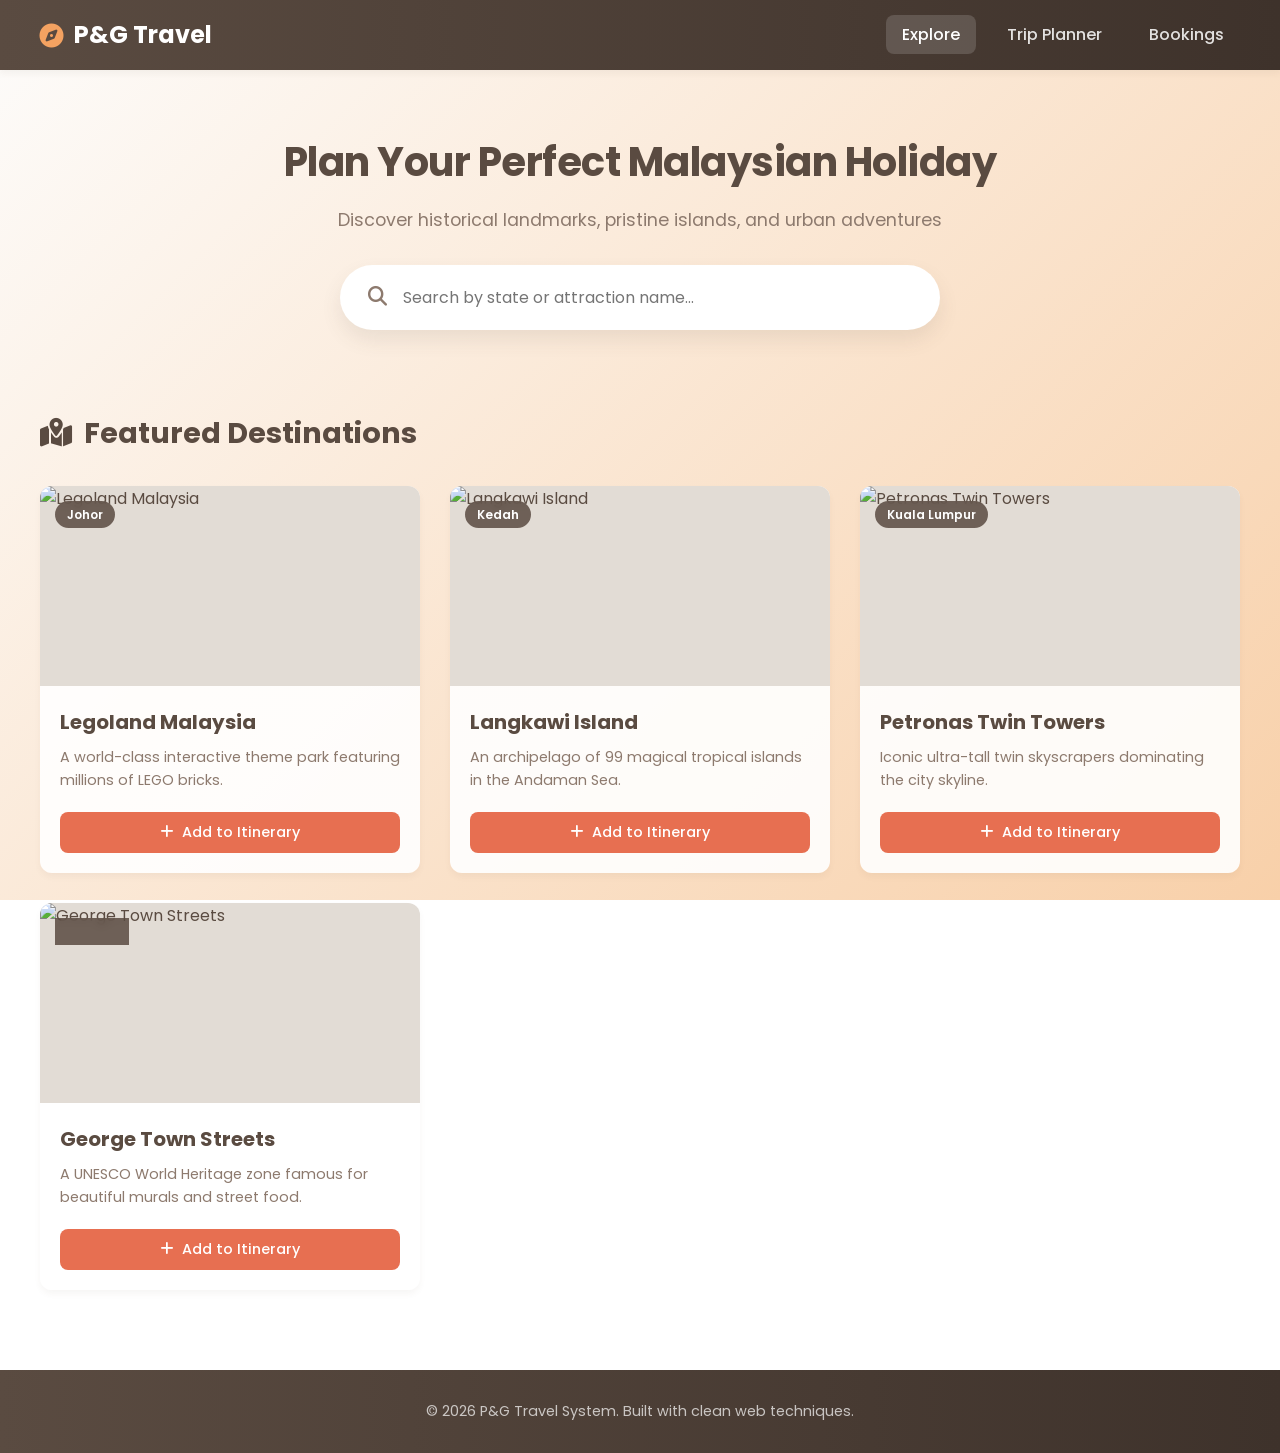
==== index.html @ b6d3961f "index for project" ====
<!DOCTYPE html>
<html lang="en">
<head>
  <meta charset="UTF-8" />
  <meta name="viewport" content="width=device-width, initial-scale=1.0" />
  <title>P&G Travel - Tourism Information & Planning System</title>
  <link rel="stylesheet" href="https://cdnjs.cloudflare.com/ajax/libs/font-awesome/6.4.0/css/all.min.css" />
  <link href="https://fonts.googleapis.com/css2?family=Poppins:wght@300;400;500;600;700&display=swap" rel="stylesheet" />
  
  <style>
    /* --- Base Variables & Reset --- */
    :root {
      --primary-gradient: linear-gradient(135deg, #fdfcfb 0%, #f8d0a9 100%);
      --header-gradient: linear-gradient(90deg, #5a4b41, #3e322b);
      --accent-color: #e76f51;
      --accent-hover: #f4a261;
      --text-main: #5a4b41;
      --text-light: #8d7a6e;
      --card-bg: rgba(255, 255, 255, 0.9);
      --shadow-sm: 0 4px 6px rgba(90, 75, 65, 0.05);
      --shadow-md: 0 10px 20px rgba(90, 75, 65, 0.1);
      --radius: 12px;
      --transition: all 0.3s cubic-bezier(0.4, 0, 0.2, 1);
    }

    * {
      margin: 0;
      padding: 0;
      box-sizing: border-box;
      font-family: "Poppins", sans-serif;
    }

    body {
      background: var(--primary-gradient);
      background-attachment: fixed;
      color: var(--text-main);
      line-height: 1.6;
      overflow-x: hidden;
    }

    .container {
      max-width: 1200px;
      margin: 0 auto;
      padding: 0 24px;
    }

    /* --- Header & Glass Navigation --- */
    .site-header {
      background: var(--header-gradient);
      position: sticky;
      top: 0;
      z-index: 1000;
      box-shadow: var(--shadow-sm);
      backdrop-filter: blur(5px);
    }

    .nav-container {
      display: flex;
      justify-content: space-between;
      align-items: center;
      padding: 16px 0;
    }

    .logo {
      color: #fff;
      font-size: 1.5rem;
      font-weight: 700;
      text-decoration: none;
      display: flex;
      align-items: center;
      gap: 10px;
    }

    .logo i {
      color: var(--accent-hover);
    }

    .nav-menu {
      display: flex;
      list-style: none;
      gap: 15px;
    }

    .nav-menu a {
      color: rgba(255, 255, 255, 0.85);
      text-decoration: none;
      font-weight: 500;
      padding: 8px 16px;
      border-radius: 8px;
      transition: var(--transition);
    }

    .nav-menu a:hover, .nav-menu a.active {
      color: #fff;
      background: rgba(255, 255, 255, 0.15);
    }

    /* --- Hero & Interactive Search Section --- */
    .hero-section {
      text-align: center;
      padding: 60px 0 40px;
      animation: fadeInUp 0.8s ease-out;
    }

    .hero-section h1 {
      font-size: 2.5rem;
      font-weight: 700;
      margin-bottom: 12px;
      letter-spacing: -0.5px;
    }

    .hero-section p {
      color: var(--text-light);
      font-size: 1.1rem;
      margin-bottom: 30px;
    }

    .search-wrapper {
      max-width: 600px;
      margin: 0 auto;
      position: relative;
    }

    .search-bar-container {
      display: flex;
      background: #fff;
      padding: 6px;
      border-radius: 50px;
      box-shadow: var(--shadow-md);
      transition: var(--transition);
      border: 2px solid transparent;
    }

    .search-bar-container:focus-within {
      border-color: var(--accent-hover);
      transform: translateY(-2px);
    }

    .search-bar-container i {
      align-self: center;
      margin-left: 20px;
      color: var(--text-light);
      font-size: 1.2rem;
    }

    .search-input {
      width: 100%;
      border: none;
      outline: none;
      padding: 12px 16px;
      font-size: 1rem;
      color: var(--text-main);
      background: transparent;
    }

    /* --- Main Content: Dynamic Destination Layout --- */
    .main-content {
      padding: 40px 0 80px;
    }

    .section-title {
      font-size: 1.8rem;
      margin-bottom: 30px;
      display: flex;
      align-items: center;
      gap: 12px;
    }

    .grid-container {
      display: grid;
      grid-template-columns: repeat(auto-fill, minmax(300px, 1fr));
      gap: 30px;
      animation: fadeInUp 1s ease-out;
    }

    /* --- Card Modern Layout & Smooth Transitions --- */
    .dest-card {
      background: var(--card-bg);
      border-radius: var(--radius);
      overflow: hidden;
      box-shadow: var(--shadow-sm);
      transition: var(--transition);
      display: flex;
      flex-direction: column;
      position: relative;
    }

    .dest-card:hover {
      transform: translateY(-8px);
      box-shadow: var(--shadow-md);
    }

    .card-img-wrapper {
      position: relative;
      height: 200px;
      overflow: hidden;
      background: #e2dcd5;
    }

    .card-img-wrapper img {
      width: 100%;
      height: 100%;
      object-fit: cover;
      transition: var(--transition);
    }

    .dest-card:hover .card-img-wrapper img {
      transform: scale(1.08);
    }

    .state-badge {
      position: absolute;
      top: 15px;
      left: 15px;
      background: rgba(90, 75, 65, 0.85);
      color: #fff;
      padding: 4px 12px;
      border-radius: 20px;
      font-size: 0.75rem;
      font-weight: 600;
      backdrop-filter: blur(4px);
    }

    .card-body {
      padding: 20px;
      display: flex;
      flex-direction: column;
      flex-grow: 1;
    }

    .card-body h3 {
      font-size: 1.25rem;
      margin-bottom: 8px;
    }

    .card-body p {
      font-size: 0.9rem;
      color: var(--text-light);
      margin-bottom: 20px;
      flex-grow: 1;
    }

    .card-actions {
      display: flex;
      gap: 10px;
    }

    .btn {
      padding: 10px 16px;
      border-radius: 8px;
      border: none;
      font-weight: 500;
      cursor: pointer;
      font-size: 0.9rem;
      transition: var(--transition);
      display: inline-flex;
      align-items: center;
      justify-content: center;
      gap: 8px;
      text-decoration: none;
    }

    .btn-primary {
      background: var(--accent-color);
      color: #fff;
      flex-grow: 2;
    }

    .btn-primary:hover {
      background: var(--accent-hover);
    }

    .btn-secondary {
      background: rgba(90, 75, 65, 0.1);
      color: var(--text-main);
    }

    .btn-secondary:hover {
      background: rgba(90, 75, 65, 0.2);
    }

    /* --- Meaningful Error State View --- */
    .error-state {
      grid-column: 1 / -1;
      text-align: center;
      padding: 60px 20px;
      background: rgba(255, 255, 255, 0.5);
      border-radius: var(--radius);
      display: none;
    }

    .error-state i {
      font-size: 3rem;
      color: var(--text-light);
      margin-bottom: 15px;
    }

    /* --- Animations --- */
    @keyframes fadeInUp {
      from {
        opacity: 0;
        transform: translateY(20px);
      }
      to {
        opacity: 1;
        transform: translateY(0);
      }
    }

    /* --- Footer --- */
    footer {
      background: var(--header-gradient);
      color: rgba(255, 255, 255, 0.7);
      text-align: center;
      padding: 30px 0;
      font-size: 0.9rem;
      margin-top: auto;
    }
  </style>
</head>
<body>

  <header class="site-header">
    <div class="container nav-container">
      <a href="index.html" class="logo">
        <i class="fas fa-compass"></i> P&G Travel
      </a>
      <nav>
        <ul class="nav-menu">
          <li><a href="index.html" class="active">Explore</a></li>
          <li><a href="planner.html">Trip Planner</a></li>
          <li><a href="booking.html">Bookings</a></li>
        </ul>
      </nav>
    </div>
  </header>

  <section class="hero-section">
    <div class="container">
      <h1>Plan Your Perfect Malaysian Holiday</h1>
      <p>Discover historical landmarks, pristine islands, and urban adventures</p>
      <div class="search-wrapper">
        <div class="search-bar-container">
          <i class="fas fa-search"></i>
          <input type="text" id="destinationSearch" class="search-input" placeholder="Search by state or attraction name..." autocomplete="off"/>
        </div>
      </div>
    </div>
  </section>

  <main class="container main-content">
    <h2 class="section-title"><i class="fas fa-map-marked-alt"></i> Featured Destinations</h2>
    
    <div class="grid-container" id="destination-grid">
      <div class="error-state" id="empty-search-state">
        <i class="fas fa-map-signs"></i>
        <h3>No matching destinations found</h3>
        <p>Try searching for options like "Johor", "Penang", "Langkawi", or "Kuala Lumpur".</p>
      </div>
    </div>
  </main>

  <footer>
    <div class="container">
      <p>&copy; 2026 P&G Travel System. Built with clean web techniques.</p>
    </div>
  </footer>

  <script>
    // Mock Database Array (Easily swapped out tomorrow for a fetch() request to get_destinations.php)
    const destinationsDataset = [
      { id: 1, name: "Legoland Malaysia", state: "Johor", desc: "A world-class interactive theme park featuring millions of LEGO bricks.", img: "https://images.unsplash.com/photo-1569154941061-e231b4725ef1?auto=format&fit=crop&w=500&q=80" },
      { id: 2, name: "Langkawi Island", state: "Kedah", desc: "An archipelago of 99 magical tropical islands in the Andaman Sea.", img: "https://images.unsplash.com/photo-1544644181-1484b3fdfc62?auto=format&fit=crop&w=500&q=80" },
      { id: 3, name: "Petronas Twin Towers", state: "Kuala Lumpur", desc: "Iconic ultra-tall twin skyscrapers dominating the city skyline.", img: "https://images.unsplash.com/photo-1596422846543-75c6fc18a52b?auto=format&fit=crop&w=500&q=80" },
      { id: 4, name: "George Town Streets", state: "Penang", desc: "A UNESCO World Heritage zone famous for beautiful murals and street food.", img: "https://images.unsplash.com/photo-1626082895617-2c6de3476af7?auto=format&fit=crop&w=500&q=80" }
    ];

    const gridContainer = document.getElementById('destination-grid');
    const searchInput = document.getElementById('destinationSearch');
    const errorState = document.getElementById('empty-search-state');

    // Function to render cards dynamically onto UI
    function displayDestinations(items) {
      // Clear previous entries but preserve the error container structural markup
      const cards = gridContainer.querySelectorAll('.dest-card');
      cards.forEach(card => card.remove());

      if (items.length === 0) {
        errorState.style.display = 'block';
        return;
      }
      errorState.style.display = 'none';

      items.forEach(item => {
        const cardElement = document.createElement('div');
        cardElement.className = 'dest-card';
        cardElement.innerHTML = `
          <div class="card-img-wrapper">
            <span class="state-badge">${item.state}</span>
            <img src="${item.img}" alt="${item.name}">
          </div>
          <div class="card-body">
            <h3>${item.name}</h3>
            <p>${item.desc}</p>
            <div class="card-actions">
              <button class="btn btn-primary" onclick="addToItinerary(${item.id})">
                <i class="fas fa-plus"></i> Add to Itinerary
              </button>
            </div>
          </div>
        `;
        gridContainer.appendChild(cardElement);
      });
    }

    // High performance instantaneous matching filter algorithm
    searchInput.addEventListener('input', (e) => {
      const keyword = e.target.value.toLowerCase().trim();
      const filtered = destinationsDataset.filter(dest => 
        dest.name.toLowerCase().includes(keyword) || 
        dest.state.toLowerCase().includes(keyword)
      );
      displayDestinations(filtered);
    });

    // Mock planner action to serve as template for day 2/3 SQL actions
    function addToItinerary(id) {
      alert("Added to your Planning Canvas! On Day 2, we will connect this button to execute a secure query updating your MySQL itinerary schema.");
    }

    // Initialize UI displaying all values automatically on boot
    document.addEventListener("DOMContentLoaded", () => {
      displayDestinations(destinationsDataset);
    });
  </script>
</body>
</html>
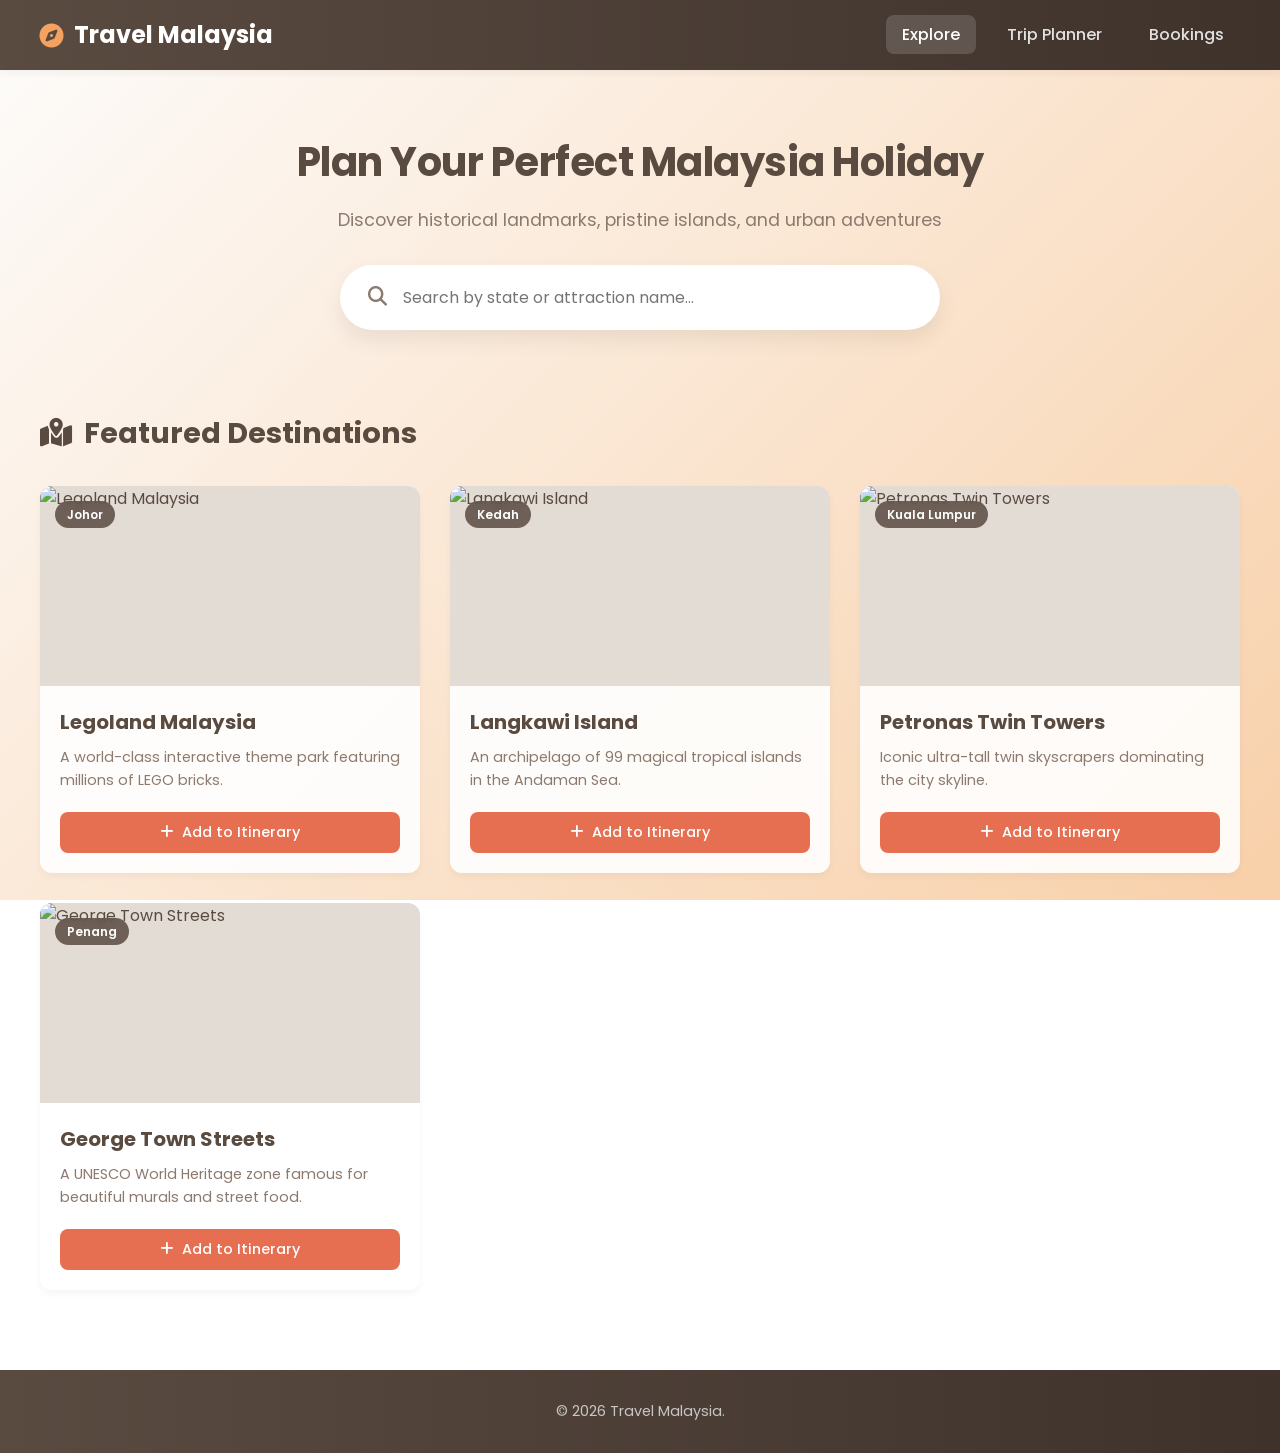
==== commit 345a5406: "Edit 1" ====
--- a/index.html
+++ b/index.html
@@ -3,7 +3,7 @@
 <head>
   <meta charset="UTF-8" />
   <meta name="viewport" content="width=device-width, initial-scale=1.0" />
-  <title>P&G Travel - Tourism Information & Planning System</title>
+  <title> Travel Malaysia - Tourism Information & Planning System </title>
   <link rel="stylesheet" href="https://cdnjs.cloudflare.com/ajax/libs/font-awesome/6.4.0/css/all.min.css" />
   <link href="https://fonts.googleapis.com/css2?family=Poppins:wght@300;400;500;600;700&display=swap" rel="stylesheet" />
   
@@ -44,7 +44,6 @@
       padding: 0 24px;
     }
 
-    /* --- Header & Glass Navigation --- */
     .site-header {
       background: var(--header-gradient);
       position: sticky;
@@ -95,7 +94,6 @@
       background: rgba(255, 255, 255, 0.15);
     }
 
-    /* --- Hero & Interactive Search Section --- */
     .hero-section {
       text-align: center;
       padding: 60px 0 40px;
@@ -153,7 +151,6 @@
       background: transparent;
     }
 
-    /* --- Main Content: Dynamic Destination Layout --- */
     .main-content {
       padding: 40px 0 80px;
     }
@@ -279,7 +276,6 @@
       background: rgba(90, 75, 65, 0.2);
     }
 
-    /* --- Meaningful Error State View --- */
     .error-state {
       grid-column: 1 / -1;
       text-align: center;
@@ -295,7 +291,6 @@
       margin-bottom: 15px;
     }
 
-    /* --- Animations --- */
     @keyframes fadeInUp {
       from {
         opacity: 0;
@@ -307,7 +302,6 @@
       }
     }
 
-    /* --- Footer --- */
     footer {
       background: var(--header-gradient);
       color: rgba(255, 255, 255, 0.7);
@@ -323,7 +317,7 @@
   <header class="site-header">
     <div class="container nav-container">
       <a href="index.html" class="logo">
-        <i class="fas fa-compass"></i> P&G Travel
+        <i class="fas fa-compass"></i> Travel Malaysia
       </a>
       <nav>
         <ul class="nav-menu">
@@ -337,7 +331,7 @@
 
   <section class="hero-section">
     <div class="container">
-      <h1>Plan Your Perfect Malaysian Holiday</h1>
+      <h1>Plan Your Perfect Malaysia Holiday</h1>
       <p>Discover historical landmarks, pristine islands, and urban adventures</p>
       <div class="search-wrapper">
         <div class="search-bar-container">
@@ -362,7 +356,7 @@
 
   <footer>
     <div class="container">
-      <p>&copy; 2026 P&G Travel System. Built with clean web techniques.</p>
+      <p>&copy; 2026 Travel Malaysia. </p>
     </div>
   </footer>
 
@@ -425,7 +419,7 @@
 
     // Mock planner action to serve as template for day 2/3 SQL actions
     function addToItinerary(id) {
-      alert("Added to your Planning Canvas! On Day 2, we will connect this button to execute a secure query updating your MySQL itinerary schema.");
+      alert("Added to your Booking Plan!");
     }
 
     // Initialize UI displaying all values automatically on boot
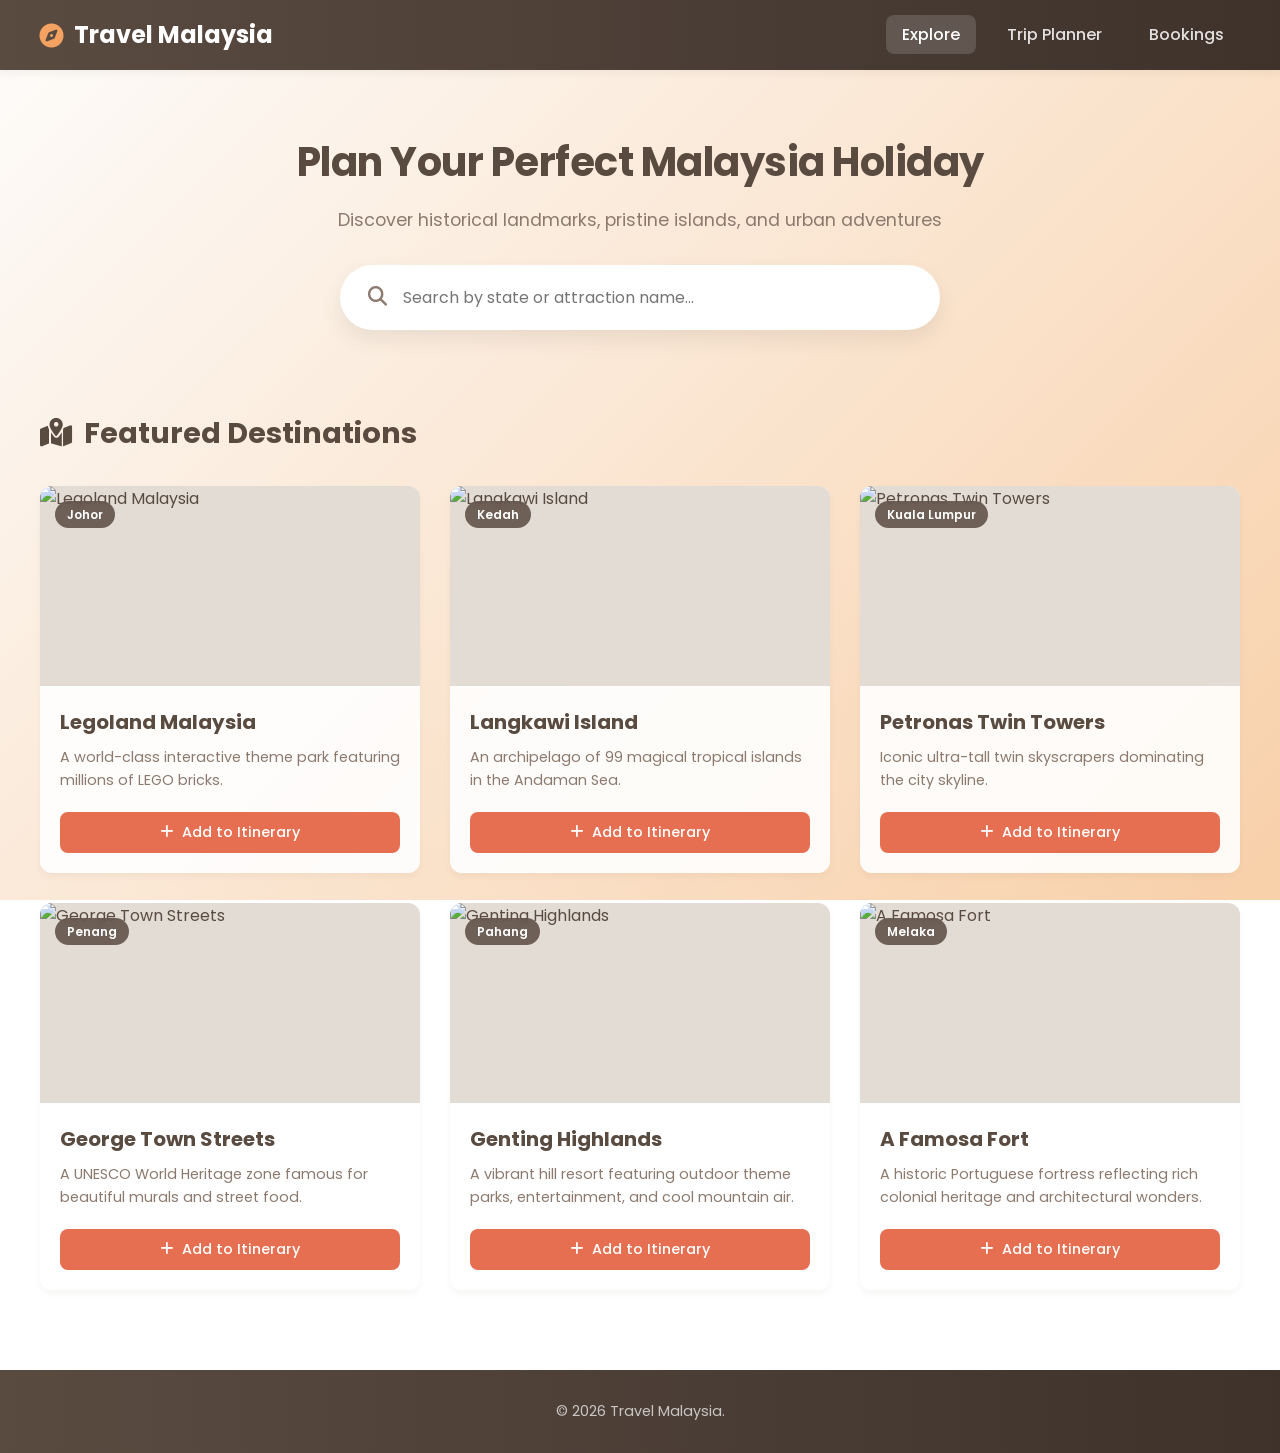
==== commit 3af21379: "Edit 2" ====
--- a/index.html
+++ b/index.html
@@ -361,14 +361,15 @@
   </footer>
 
   <script>
-    // Mock Database Array (Easily swapped out tomorrow for a fetch() request to get_destinations.php)
-    const destinationsDataset = [
-      { id: 1, name: "Legoland Malaysia", state: "Johor", desc: "A world-class interactive theme park featuring millions of LEGO bricks.", img: "https://images.unsplash.com/photo-1569154941061-e231b4725ef1?auto=format&fit=crop&w=500&q=80" },
-      { id: 2, name: "Langkawi Island", state: "Kedah", desc: "An archipelago of 99 magical tropical islands in the Andaman Sea.", img: "https://images.unsplash.com/photo-1544644181-1484b3fdfc62?auto=format&fit=crop&w=500&q=80" },
-      { id: 3, name: "Petronas Twin Towers", state: "Kuala Lumpur", desc: "Iconic ultra-tall twin skyscrapers dominating the city skyline.", img: "https://images.unsplash.com/photo-1596422846543-75c6fc18a52b?auto=format&fit=crop&w=500&q=80" },
-      { id: 4, name: "George Town Streets", state: "Penang", desc: "A UNESCO World Heritage zone famous for beautiful murals and street food.", img: "https://images.unsplash.com/photo-1626082895617-2c6de3476af7?auto=format&fit=crop&w=500&q=80" }
-    ];
-
+
+const destinationsDataset = [
+  { id: 1, name: "Legoland Malaysia", state: "Johor", desc: "A world-class interactive theme park featuring millions of LEGO bricks.", img: "https://images.unsplash.com/photo-1569154941061-e231b4725ef1?auto=format&fit=crop&w=500&q=80" },
+  { id: 2, name: "Langkawi Island", state: "Kedah", desc: "An archipelago of 99 magical tropical islands in the Andaman Sea.", img: "https://images.unsplash.com/photo-1544644181-1484b3fdfc62?auto=format&fit=crop&w=500&q=80" },
+  { id: 3, name: "Petronas Twin Towers", state: "Kuala Lumpur", desc: "Iconic ultra-tall twin skyscrapers dominating the city skyline.", img: "https://images.unsplash.com/photo-1596422846543-75c6fc18a52b?auto=format&fit=crop&w=500&q=80" },
+  { id: 4, name: "George Town Streets", state: "Penang", desc: "A UNESCO World Heritage zone famous for beautiful murals and street food.", img: "https://images.unsplash.com/photo-1626082895617-2c6de3476af7?auto=format&fit=crop&w=500&q=80" },
+  { id: 5, name: "Genting Highlands", state: "Pahang", desc: "A vibrant hill resort featuring outdoor theme parks, entertainment, and cool mountain air.", img: "https://images.unsplash.com/photo-1590759668628-05b0fc34bb70?auto=format&fit=crop&w=500&q=80" },
+  { id: 6, name: "A Famosa Fort", state: "Melaka", desc: "A historic Portuguese fortress reflecting rich colonial heritage and architectural wonders.", img: "https://images.unsplash.com/photo-1590050752117-238cb0fb12b1?auto=format&fit=crop&w=500&q=80" }
+];
     const gridContainer = document.getElementById('destination-grid');
     const searchInput = document.getElementById('destinationSearch');
     const errorState = document.getElementById('empty-search-state');
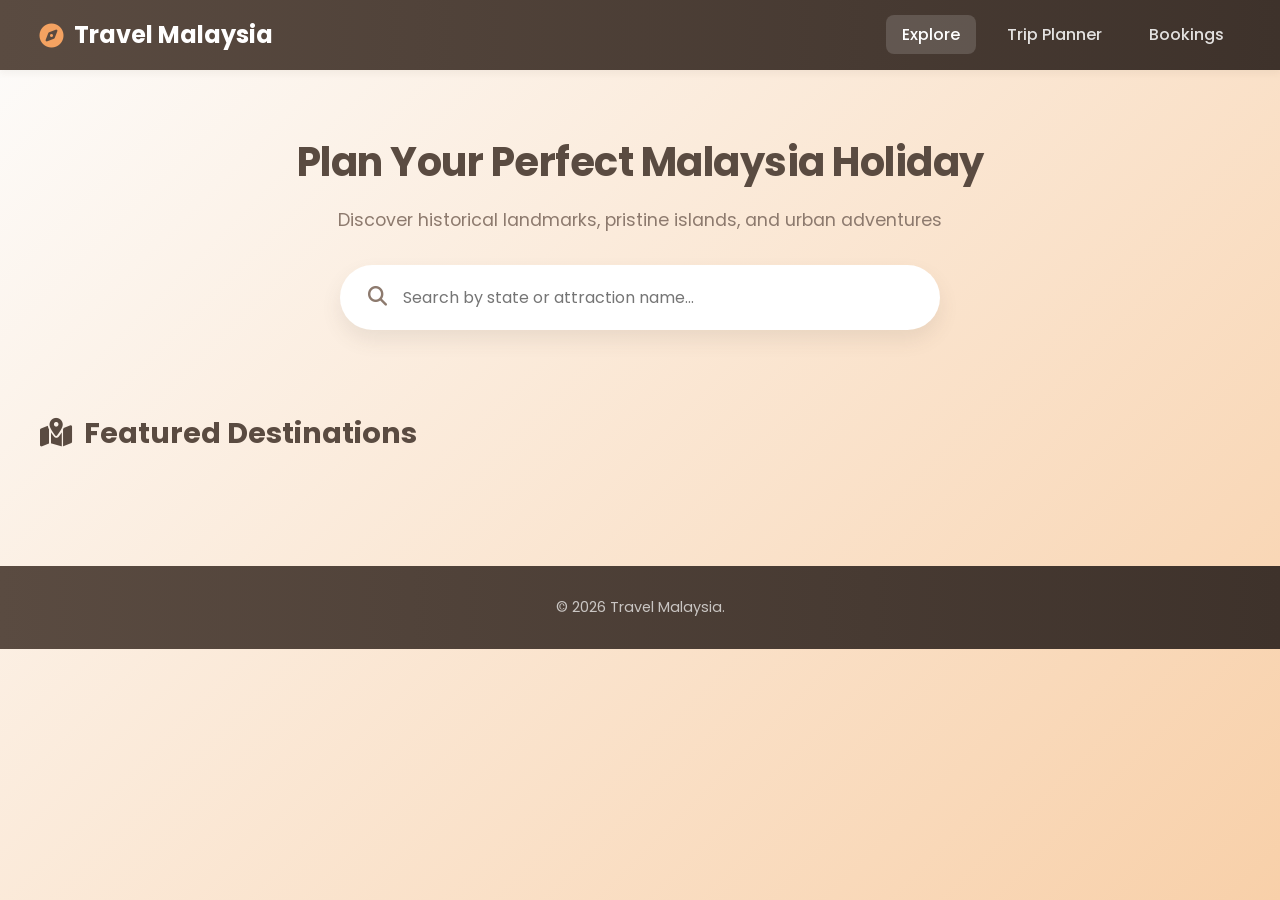
==== commit 5f43a33a: "Update index.html" ====
--- a/index.html
+++ b/index.html
@@ -362,71 +362,119 @@
 
   <script>
 
-const destinationsDataset = [
-  { id: 1, name: "Legoland Malaysia", state: "Johor", desc: "A world-class interactive theme park featuring millions of LEGO bricks.", img: "https://images.unsplash.com/photo-1569154941061-e231b4725ef1?auto=format&fit=crop&w=500&q=80" },
-  { id: 2, name: "Langkawi Island", state: "Kedah", desc: "An archipelago of 99 magical tropical islands in the Andaman Sea.", img: "https://images.unsplash.com/photo-1544644181-1484b3fdfc62?auto=format&fit=crop&w=500&q=80" },
-  { id: 3, name: "Petronas Twin Towers", state: "Kuala Lumpur", desc: "Iconic ultra-tall twin skyscrapers dominating the city skyline.", img: "https://images.unsplash.com/photo-1596422846543-75c6fc18a52b?auto=format&fit=crop&w=500&q=80" },
-  { id: 4, name: "George Town Streets", state: "Penang", desc: "A UNESCO World Heritage zone famous for beautiful murals and street food.", img: "https://images.unsplash.com/photo-1626082895617-2c6de3476af7?auto=format&fit=crop&w=500&q=80" },
-  { id: 5, name: "Genting Highlands", state: "Pahang", desc: "A vibrant hill resort featuring outdoor theme parks, entertainment, and cool mountain air.", img: "https://images.unsplash.com/photo-1590759668628-05b0fc34bb70?auto=format&fit=crop&w=500&q=80" },
-  { id: 6, name: "A Famosa Fort", state: "Melaka", desc: "A historic Portuguese fortress reflecting rich colonial heritage and architectural wonders.", img: "https://images.unsplash.com/photo-1590050752117-238cb0fb12b1?auto=format&fit=crop&w=500&q=80" }
-];
-    const gridContainer = document.getElementById('destination-grid');
-    const searchInput = document.getElementById('destinationSearch');
-    const errorState = document.getElementById('empty-search-state');
-
-    // Function to render cards dynamically onto UI
-    function displayDestinations(items) {
-      // Clear previous entries but preserve the error container structural markup
-      const cards = gridContainer.querySelectorAll('.dest-card');
-      cards.forEach(card => card.remove());
-
-      if (items.length === 0) {
-        errorState.style.display = 'block';
-        return;
-      }
-      errorState.style.display = 'none';
-
-      items.forEach(item => {
-        const cardElement = document.createElement('div');
-        cardElement.className = 'dest-card';
-        cardElement.innerHTML = `
-          <div class="card-img-wrapper">
-            <span class="state-badge">${item.state}</span>
-            <img src="${item.img}" alt="${item.name}">
-          </div>
-          <div class="card-body">
-            <h3>${item.name}</h3>
-            <p>${item.desc}</p>
-            <div class="card-actions">
-              <button class="btn btn-primary" onclick="addToItinerary(${item.id})">
-                <i class="fas fa-plus"></i> Add to Itinerary
-              </button>
-            </div>
-          </div>
-        `;
-        gridContainer.appendChild(cardElement);
-      });
-    }
-
-    // High performance instantaneous matching filter algorithm
-    searchInput.addEventListener('input', (e) => {
-      const keyword = e.target.value.toLowerCase().trim();
-      const filtered = destinationsDataset.filter(dest => 
-        dest.name.toLowerCase().includes(keyword) || 
-        dest.state.toLowerCase().includes(keyword)
-      );
-      displayDestinations(filtered);
+let destinationsDataset = [];
+   const gridContainer = document.getElementById('destination-grid');
+const searchInput = document.getElementById('destinationSearch');
+const errorState = document.getElementById('empty-search-state');
+
+// 1. NEW FUNCTION: Fetch real database rows from your PHP API
+async function loadDestinationsFromDB() {
+  try {
+    const response = await fetch('api/get_destinations.php');
+    const result = await response.json();
+
+    if (result.success) {
+      destinationsDataset = result.data; // Store backend data globally
+      displayDestinations(destinationsDataset); // Render it on UI
+    } else {
+      console.error('API Error:', result.error);
+    }
+  } catch (error) {
+    console.error('Failed to establish backend database fetch connection:', error);
+  }
+}
+
+// 2. MODIFIED: Renders elements cleanly with standard SQL column naming patterns
+function displayDestinations(items) {
+  const cards = gridContainer.querySelectorAll('.dest-card');
+  cards.forEach(card => card.remove());
+
+  if (items.length === 0) {
+    errorState.style.display = 'block';
+    return;
+  }
+  errorState.style.display = 'none';
+
+  items.forEach(item => {
+    const cardElement = document.createElement('div');
+    cardElement.className = 'dest-card';
+    
+    // Fallback image url handling if data is missing or NULL
+    const finalImg = item.image_url ? item.image_url : 'https://images.unsplash.com/photo-1507525428034-b723cf961d3e?w=500';
+
+    cardElement.innerHTML = `
+      <div class="card-img-wrapper">
+        <span class="state-badge">${item.state}</span>
+        <img src="${finalImg}" alt="${item.name}">
+      </div>
+      <div class="card-body">
+        <h3>${item.name}</h3>
+        <p>${item.description || 'No description available.'}</p>
+        
+        <div style="margin-bottom: 15px;">
+          <label style="font-size: 0.8rem; font-weight: 500; display: block; margin-bottom: 4px;">Visit Date:</label>
+          <input type="date" id="date-${item.id}" style="width: 100%; padding: 6px 12px; border: 1px solid #dcd5cf; border-radius: 6px; outline: none;" required>
+        </div>
+
+        <div class="card-actions">
+          <button class="btn btn-primary" onclick="addToItinerary(${item.id})">
+            <i class="fas fa-plus"></i> Add to Itinerary
+          </button>
+        </div>
+      </div>
+    `;
+    gridContainer.appendChild(cardElement);
+  });
+}
+
+// 3. RE-ENGINEERED: Connects your button interaction directly to add_itinerary.php
+async function addToItinerary(id) {
+  const dateInput = document.getElementById(`date-${id}`);
+  const visitDate = dateInput.value;
+
+  if (!visitDate) {
+    alert("Please select a visit date before compiling your plan!");
+    return;
+  }
+
+  const payload = {
+    destination_id: id,
+    visit_date: visitDate
+  };
+
+  try {
+    const response = await fetch('api/add_itinerary.php', {
+      method: 'POST',
+      headers: { 'Content-Type': 'application/json' },
+      body: JSON.stringify(payload)
     });
-
-    // Mock planner action to serve as template for day 2/3 SQL actions
-    function addToItinerary(id) {
-      alert("Added to your Booking Plan!");
-    }
-
-    // Initialize UI displaying all values automatically on boot
-    document.addEventListener("DOMContentLoaded", () => {
-      displayDestinations(destinationsDataset);
-    });
+    const result = await response.json();
+
+    if (result.success) {
+      alert("Destination successfully added to your itinerary!");
+      dateInput.value = ''; // Clean field
+    } else {
+      alert("Error compilation: " + result.error);
+    }
+  } catch (error) {
+    console.error("Transmission error occurred:", error);
+  }
+}
+
+// 4. INSTANT FILTER ALGORITHM (Stays mostly same, maps database naming conventions)
+searchInput.addEventListener('input', (e) => {
+  const keyword = e.target.value.toLowerCase().trim();
+  const filtered = destinationsDataset.filter(dest => 
+    dest.name.toLowerCase().includes(keyword) || 
+    dest.state.toLowerCase().includes(keyword)
+  );
+  displayDestinations(filtered);
+});
+
+// Initialize by calling our API wrapper function instead of a local loop array
+document.addEventListener("DOMContentLoaded", () => {
+  loadDestinationsFromDB();
+});
   </script>
 </body>
 </html>
